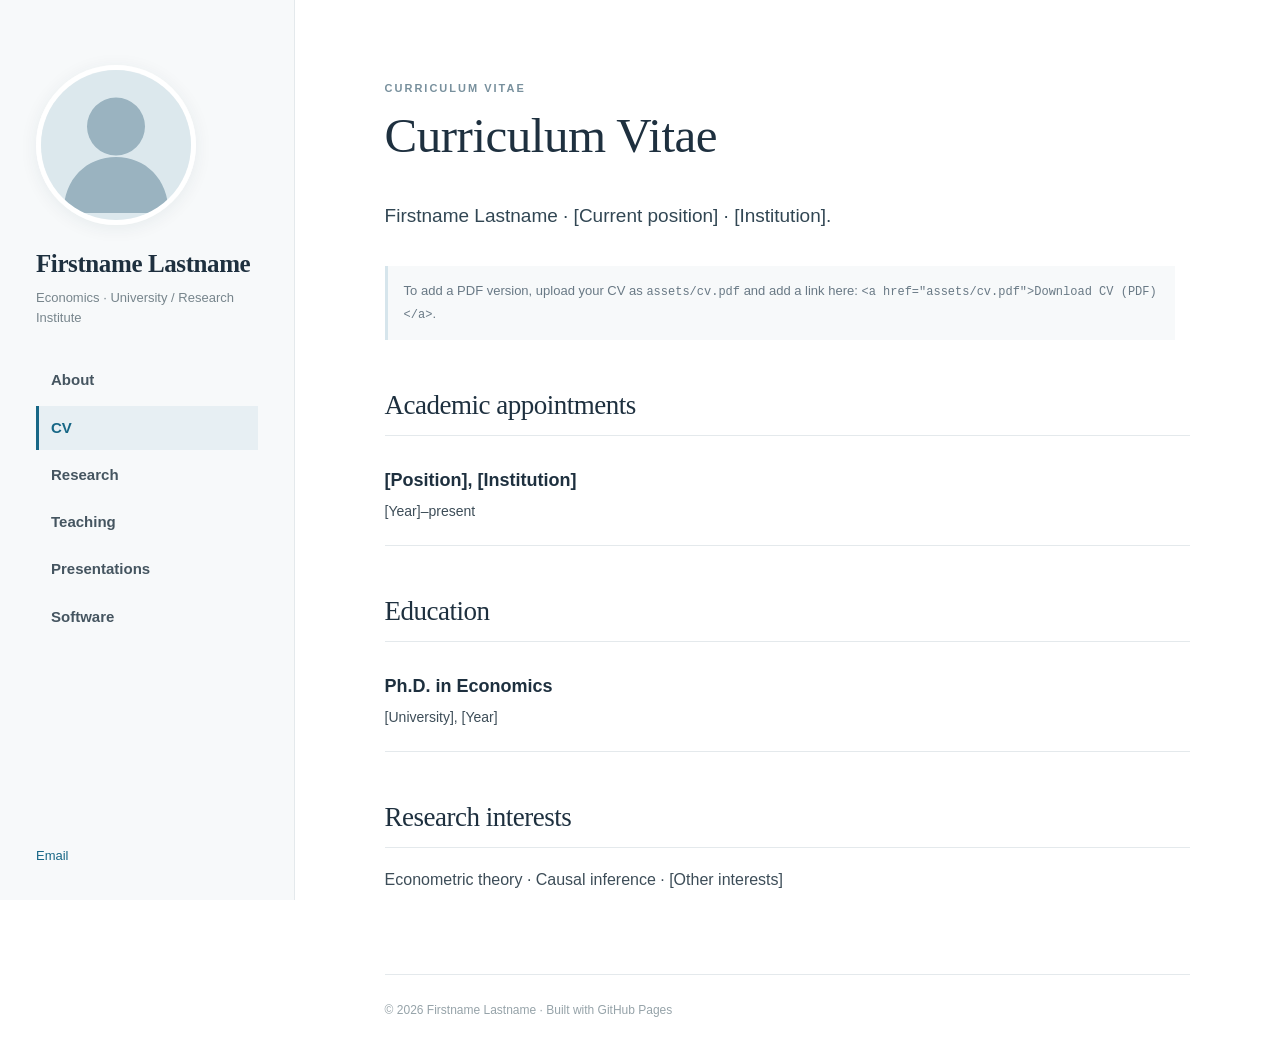
==== cv.html @ c61abbc3 "Add files via upload" ====
<!doctype html>
<html lang="en">
<head>
  <meta charset="utf-8">
  <meta name="viewport" content="width=device-width, initial-scale=1">
  <meta name="description" content="Academic website of Firstname Lastname: research, teaching and publications.">
  <title>CV | Firstname Lastname</title>
  <link rel="stylesheet" href="style.css">
  <link rel="icon" href="assets/favicon.svg" type="image/svg+xml">
</head>
<body>
  <div class="layout">
    <aside class="sidebar">
      <a class="portrait-link" href="index.html" aria-label="Go to home page"><img class="portrait" src="assets/portrait.svg" alt="Placeholder portrait – replace with your photo"></a>
      <a href="index.html" class="site-name">Firstname Lastname</a>
      <div class="affiliation">Economics · University / Research Institute</div>
      <nav aria-label="Main navigation"><a href="index.html" >About</a>
<a href="cv.html" aria-current="page" >CV</a>
<a href="research.html" >Research</a>
<a href="teaching.html" >Teaching</a>
<a href="presentations.html" >Presentations</a>
<a href="software.html" >Software</a></nav>
      <div class="sidebar-bottom"><a href="mailto:your.email@institution.edu">Email</a></div>
    </aside>
    <main id="main-content" class="main-content">
      <div class="eyebrow">CURRICULUM VITAE</div><h1>Curriculum Vitae</h1>
<p class="lead">Firstname Lastname · [Current position] · [Institution].</p>
<p class="note">To add a PDF version, upload your CV as <code>assets/cv.pdf</code> and add a link here: <code>&lt;a href="assets/cv.pdf"&gt;Download CV (PDF)&lt;/a&gt;</code>.</p>
<section><h2>Academic appointments</h2><div class="simple-entry"><h3>[Position], [Institution]</h3><p>[Year]–present</p></div></section>
<section><h2>Education</h2><div class="simple-entry"><h3>Ph.D. in Economics</h3><p>[University], [Year]</p></div></section>
<section><h2>Research interests</h2><p>Econometric theory · Causal inference · [Other interests]</p></section>
      <footer>© <span id="year">2026</span> Firstname Lastname · Built with GitHub Pages</footer>
    </main>
  </div>
  <script src="script.js"></script>
</body>
</html>
---- style.css ----
/* Minimal academic website. Edit colors using the variables below. */
:root {--ink:#1e303f;--body:#3d4d58;--muted:#77858c;--accent:#176786;--line:#e4e9ec;--background:#fff;--sidebar-bg:#f7f9fa}
*{box-sizing:border-box}
html{scroll-behavior:smooth}
body{margin:0;background:var(--background);color:var(--body);font:16px/1.75 -apple-system,BlinkMacSystemFont,"Segoe UI",Arial,sans-serif}
a{color:var(--accent);text-decoration:none}
a:hover{text-decoration:underline}
a:focus-visible,input:focus-visible,summary:focus-visible{outline:3px solid #8bb7ce;outline-offset:3px}
.layout{max-width:1280px;margin:0 auto;display:grid;grid-template-columns:295px minmax(0,1fr);min-height:100vh}
.sidebar{padding:65px 36px 32px;background:var(--sidebar-bg);border-right:1px solid var(--line);display:flex;flex-direction:column;align-items:flex-start;position:sticky;top:0;height:100vh}
.portrait-link{display:block}.portrait{display:block;width:160px;height:160px;object-fit:cover;border-radius:50%;border:5px solid white;box-shadow:0 3px 18px rgba(18,50,68,.07);margin-bottom:23px}
.site-name{font:700 25px/1.25 Georgia,"Times New Roman",serif;color:var(--ink);letter-spacing:-.4px}.site-name:hover{text-decoration:none}
.affiliation{margin:9px 0 31px;color:var(--muted);font-size:13px;line-height:1.5}
nav{display:flex;flex-direction:column;gap:3px;width:100%}nav a{padding:9px 12px;border-left:3px solid transparent;color:#455560;font-size:15px;font-weight:550}nav a:hover{background:#eef3f5;text-decoration:none;color:var(--accent)}nav a[aria-current="page"]{background:#e7eff3;border-left-color:var(--accent);color:var(--accent)}
.sidebar-bottom{font-size:13px;margin-top:auto;padding-top:24px;color:var(--muted)}.dot{padding:0 8px}
.main-content{padding:79px min(7vw,90px) 30px;min-width:0;max-width:100%}.main-content>p{max-width:790px}
h1,h2,h3{color:var(--ink);line-height:1.3}h1,h2{font-family:Georgia,"Times New Roman",serif;letter-spacing:-.5px}h1{font-size:clamp(36px,4vw,49px);font-weight:500;margin:6px 0 31px}h2{font-size:27px;font-weight:500;margin:48px 0 18px;border-bottom:1px solid var(--line);padding-bottom:12px}h3{font-size:18px;font-weight:650;margin:0 0 6px}
p{margin:0 0 19px}.lead{font-size:19px;color:#314653;line-height:1.75}.eyebrow{font-size:11px;letter-spacing:2px;font-weight:750;color:#78909d}
.pill-row{display:flex;flex-wrap:wrap;gap:9px}.pill-row span{padding:7px 12px;background:#eef4f7;color:#496777;border-radius:18px;font-size:13px}
.note{background:#f7f9fa;padding:14px 16px;border-left:3px solid #d6e5ec;color:#697985;font-size:13px;margin-top:34px}
code{font-family:ui-monospace,SFMono-Regular,Menlo,monospace;font-size:12px}
.research-toolbar{display:flex;align-items:center;justify-content:space-between;gap:15px;flex-wrap:wrap;padding:16px 0 7px;border-bottom:1px solid var(--line);font-size:13px}
.research-toolbar a{margin-left:12px}.switch{white-space:nowrap;cursor:pointer;color:var(--ink)}.switch input{accent-color:var(--accent);vertical-align:middle}
.paper{padding:18px 0 26px;border-bottom:1px solid var(--line)}.paper h3{font-size:19px;font-weight:650}.paper-meta{font-size:11px;color:var(--muted);letter-spacing:1px;font-weight:700;margin-bottom:9px}.authors{margin-bottom:3px;font-size:14px}.journal{margin-bottom:9px;color:#697985;font-size:14px}
.paper-links{display:flex;flex-wrap:wrap;gap:6px 16px;font-size:13px;margin:12px 0}.paper-links span,.soft{color:#9aa5aa;font-size:13px}.paper-links a::before{content:"↗ ";font-size:12px}
.abstract{font-size:14px;color:#566773}.abstract summary{width:max-content;cursor:pointer;color:var(--accent);font-size:13px}.abstract p{max-width:750px;padding:12px 0 0;margin:0}
.simple-entry{padding:15px 0 17px;border-bottom:1px solid var(--line)}.simple-entry p{margin:5px 0;font-size:14px}
footer{font-size:12px;color:#96a3a9;border-top:1px solid var(--line);padding:25px 0 0;margin-top:80px}
@media(max-width:800px){.layout{display:block}.sidebar{position:static;height:auto;padding:20px 23px;display:grid;grid-template-columns:72px 1fr;column-gap:18px;align-items:center}.portrait-link{grid-row:1/3}.portrait{width:72px;height:72px;margin:0;border-width:2px}.site-name{font-size:21px}.affiliation{font-size:12px;margin:4px 0}.sidebar nav{grid-column:1/-1;flex-direction:row;overflow-x:auto;margin-top:18px;gap:3px}.sidebar nav a{white-space:nowrap;border-left:none;border-bottom:2px solid transparent;padding:7px 11px}.sidebar nav a[aria-current="page"]{border-bottom-color:var(--accent)}.sidebar-bottom{display:none}.main-content{padding:35px 24px}.lead{font-size:17px}h2{margin-top:36px}footer{margin-top:55px}}
@media(prefers-reduced-motion:reduce){html{scroll-behavior:auto}}
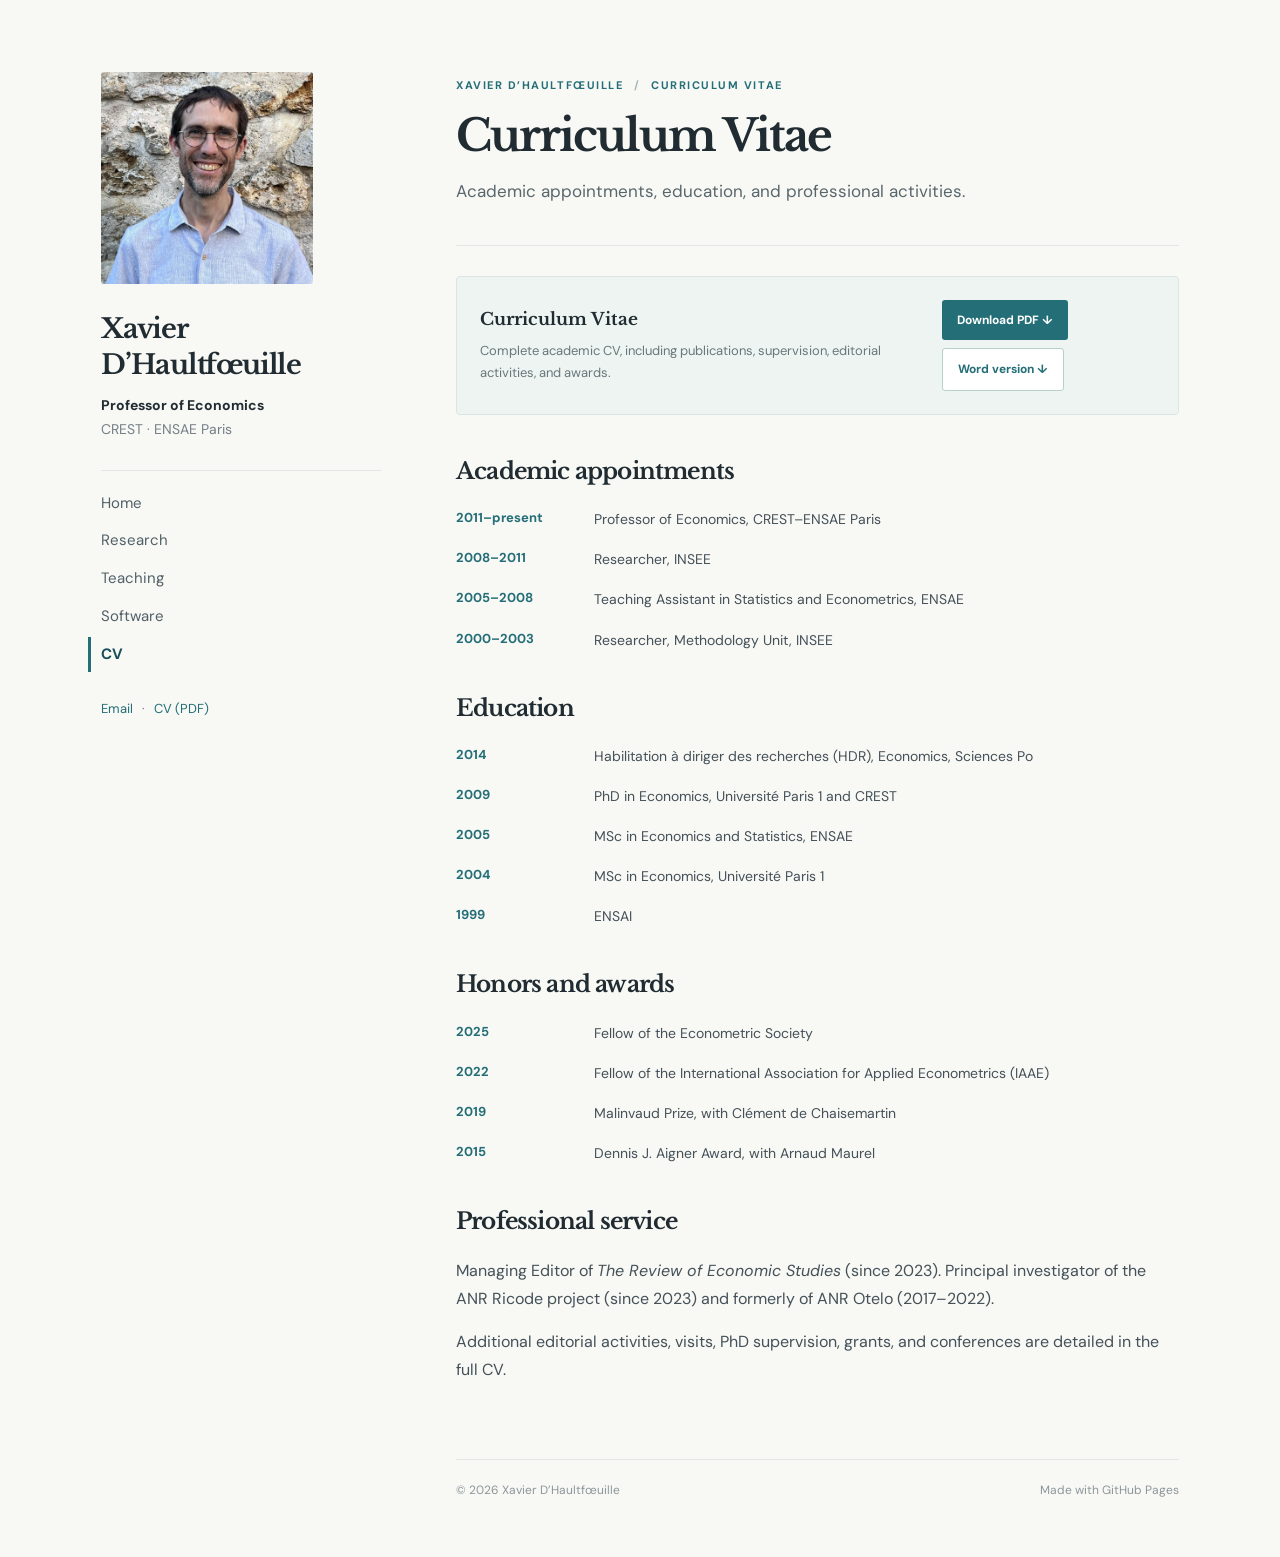
==== commit c103ef68: "Add files via upload" ====
--- a/cv.html
+++ b/cv.html
@@ -1,37 +1,39 @@
 <!doctype html>
 <html lang="en">
 <head>
-  <meta charset="utf-8">
-  <meta name="viewport" content="width=device-width, initial-scale=1">
-  <meta name="description" content="Academic website of Firstname Lastname: research, teaching and publications.">
-  <title>CV | Firstname Lastname</title>
-  <link rel="stylesheet" href="style.css">
-  <link rel="icon" href="assets/favicon.svg" type="image/svg+xml">
+<meta charset="utf-8">
+<meta name="viewport" content="width=device-width, initial-scale=1">
+<meta name="description" content="Curriculum Vitae — research, publications, and teaching of Xavier D’Haultfœuille at CREST–ENSAE.">
+<meta name="theme-color" content="#f8f8f5">
+<title>Curriculum Vitae | Xavier D’Haultfœuille</title>
+<link rel="stylesheet" href="style.css">
+<link rel="icon" href="assets/favicon.svg" type="image/svg+xml">
 </head>
 <body>
-  <div class="layout">
-    <aside class="sidebar">
-      <a class="portrait-link" href="index.html" aria-label="Go to home page"><img class="portrait" src="assets/portrait.svg" alt="Placeholder portrait – replace with your photo"></a>
-      <a href="index.html" class="site-name">Firstname Lastname</a>
-      <div class="affiliation">Economics · University / Research Institute</div>
-      <nav aria-label="Main navigation"><a href="index.html" >About</a>
-<a href="cv.html" aria-current="page" >CV</a>
-<a href="research.html" >Research</a>
-<a href="teaching.html" >Teaching</a>
-<a href="presentations.html" >Presentations</a>
-<a href="software.html" >Software</a></nav>
-      <div class="sidebar-bottom"><a href="mailto:your.email@institution.edu">Email</a></div>
-    </aside>
-    <main id="main-content" class="main-content">
-      <div class="eyebrow">CURRICULUM VITAE</div><h1>Curriculum Vitae</h1>
-<p class="lead">Firstname Lastname · [Current position] · [Institution].</p>
-<p class="note">To add a PDF version, upload your CV as <code>assets/cv.pdf</code> and add a link here: <code>&lt;a href="assets/cv.pdf"&gt;Download CV (PDF)&lt;/a&gt;</code>.</p>
-<section><h2>Academic appointments</h2><div class="simple-entry"><h3>[Position], [Institution]</h3><p>[Year]–present</p></div></section>
-<section><h2>Education</h2><div class="simple-entry"><h3>Ph.D. in Economics</h3><p>[University], [Year]</p></div></section>
-<section><h2>Research interests</h2><p>Econometric theory · Causal inference · [Other interests]</p></section>
-      <footer>© <span id="year">2026</span> Firstname Lastname · Built with GitHub Pages</footer>
-    </main>
-  </div>
-  <script src="script.js"></script>
+<a class="skip-link" href="#main">Skip to content</a>
+<div class="shell">
+<aside class="profile">
+  <a href="index.html" class="photo-link" aria-label="Home page"><img src="assets/Xavier_DHaultfoeuille.jpg" alt="Portrait of Xavier D’Haultfœuille" class="photo" width="480" height="480"></a>
+  <a href="index.html" class="profile-name">Xavier<br>D’Haultfœuille</a>
+  <div class="profile-title">Professor of Economics</div>
+  <div class="profile-affiliation">CREST · ENSAE Paris</div>
+  <nav class="nav" aria-label="Main navigation"><a href="index.html">Home</a>
+<a href="research.html">Research</a>
+<a href="teaching.html">Teaching</a>
+<a href="software.html">Software</a>
+<a href="cv.html" aria-current="page">CV</a></nav>
+  <div class="profile-contact"><a href="mailto:xavier.dhaultfoeuille@ensae.fr">Email</a><span class="sep">·</span><a href="files/Xavier_DHaultfoeuille_CV.pdf">CV (PDF)</a></div>
+</aside>
+<main id="main" class="main">
+  <header class="page-heading"><div class="eyebrow">XAVIER D’HAULTFŒUILLE <span> / </span> CURRICULUM VITAE</div><h1>Curriculum Vitae</h1><p class="lead">Academic appointments, education, and professional activities.</p></header>
+  <section class="cv-download"><div><strong>Curriculum Vitae</strong><p>Complete academic CV, including publications, supervision, editorial activities, and awards.</p></div><div class="download-actions"><a class="button" href="files/Xavier_DHaultfoeuille_CV.pdf">Download PDF ↓</a><a class="button button-secondary" href="files/Xavier_DHaultfoeuille_CV.docx">Word version ↓</a></div></section>
+<section class="section"><h2>Academic appointments</h2><div class="timeline"><div><span class="timeline-date">2011–present</span><p>Professor of Economics, CREST–ENSAE Paris</p></div><div><span class="timeline-date">2008–2011</span><p>Researcher, INSEE</p></div><div><span class="timeline-date">2005–2008</span><p>Teaching Assistant in Statistics and Econometrics, ENSAE</p></div><div><span class="timeline-date">2000–2003</span><p>Researcher, Methodology Unit, INSEE</p></div></div></section>
+<section class="section"><h2>Education</h2><div class="timeline"><div><span class="timeline-date">2014</span><p>Habilitation à diriger des recherches (HDR), Economics, Sciences Po</p></div><div><span class="timeline-date">2009</span><p>PhD in Economics, Université Paris 1 and CREST</p></div><div><span class="timeline-date">2005</span><p>MSc in Economics and Statistics, ENSAE</p></div><div><span class="timeline-date">2004</span><p>MSc in Economics, Université Paris 1</p></div><div><span class="timeline-date">1999</span><p>ENSAI</p></div></div></section>
+<section class="section"><h2>Honors and awards</h2><div class="timeline"><div><span class="timeline-date">2025</span><p>Fellow of the Econometric Society</p></div><div><span class="timeline-date">2022</span><p>Fellow of the International Association for Applied Econometrics (IAAE)</p></div><div><span class="timeline-date">2019</span><p>Malinvaud Prize, with Clément de Chaisemartin</p></div><div><span class="timeline-date">2015</span><p>Dennis J. Aigner Award, with Arnaud Maurel</p></div></div></section>
+<section class="section"><h2>Professional service</h2><p>Managing Editor of <em>The Review of Economic Studies</em> (since 2023). Principal investigator of the ANR Ricode project (since 2023) and formerly of ANR Otelo (2017–2022).</p><p>Additional editorial activities, visits, PhD supervision, grants, and conferences are detailed in the full CV.</p></section>
+  <footer class="footer"><span>© <span id="current-year">2026</span> Xavier D’Haultfœuille</span><span>Made with GitHub Pages</span></footer>
+</main>
+</div>
+<script src="script.js" defer></script>
 </body>
-</html>+</html>
--- a/style.css
+++ b/style.css
@@ -1,30 +1,2 @@
-/* Minimal academic website. Edit colors using the variables below. */
-:root {--ink:#1e303f;--body:#3d4d58;--muted:#77858c;--accent:#176786;--line:#e4e9ec;--background:#fff;--sidebar-bg:#f7f9fa}
-*{box-sizing:border-box}
-html{scroll-behavior:smooth}
-body{margin:0;background:var(--background);color:var(--body);font:16px/1.75 -apple-system,BlinkMacSystemFont,"Segoe UI",Arial,sans-serif}
-a{color:var(--accent);text-decoration:none}
-a:hover{text-decoration:underline}
-a:focus-visible,input:focus-visible,summary:focus-visible{outline:3px solid #8bb7ce;outline-offset:3px}
-.layout{max-width:1280px;margin:0 auto;display:grid;grid-template-columns:295px minmax(0,1fr);min-height:100vh}
-.sidebar{padding:65px 36px 32px;background:var(--sidebar-bg);border-right:1px solid var(--line);display:flex;flex-direction:column;align-items:flex-start;position:sticky;top:0;height:100vh}
-.portrait-link{display:block}.portrait{display:block;width:160px;height:160px;object-fit:cover;border-radius:50%;border:5px solid white;box-shadow:0 3px 18px rgba(18,50,68,.07);margin-bottom:23px}
-.site-name{font:700 25px/1.25 Georgia,"Times New Roman",serif;color:var(--ink);letter-spacing:-.4px}.site-name:hover{text-decoration:none}
-.affiliation{margin:9px 0 31px;color:var(--muted);font-size:13px;line-height:1.5}
-nav{display:flex;flex-direction:column;gap:3px;width:100%}nav a{padding:9px 12px;border-left:3px solid transparent;color:#455560;font-size:15px;font-weight:550}nav a:hover{background:#eef3f5;text-decoration:none;color:var(--accent)}nav a[aria-current="page"]{background:#e7eff3;border-left-color:var(--accent);color:var(--accent)}
-.sidebar-bottom{font-size:13px;margin-top:auto;padding-top:24px;color:var(--muted)}.dot{padding:0 8px}
-.main-content{padding:79px min(7vw,90px) 30px;min-width:0;max-width:100%}.main-content>p{max-width:790px}
-h1,h2,h3{color:var(--ink);line-height:1.3}h1,h2{font-family:Georgia,"Times New Roman",serif;letter-spacing:-.5px}h1{font-size:clamp(36px,4vw,49px);font-weight:500;margin:6px 0 31px}h2{font-size:27px;font-weight:500;margin:48px 0 18px;border-bottom:1px solid var(--line);padding-bottom:12px}h3{font-size:18px;font-weight:650;margin:0 0 6px}
-p{margin:0 0 19px}.lead{font-size:19px;color:#314653;line-height:1.75}.eyebrow{font-size:11px;letter-spacing:2px;font-weight:750;color:#78909d}
-.pill-row{display:flex;flex-wrap:wrap;gap:9px}.pill-row span{padding:7px 12px;background:#eef4f7;color:#496777;border-radius:18px;font-size:13px}
-.note{background:#f7f9fa;padding:14px 16px;border-left:3px solid #d6e5ec;color:#697985;font-size:13px;margin-top:34px}
-code{font-family:ui-monospace,SFMono-Regular,Menlo,monospace;font-size:12px}
-.research-toolbar{display:flex;align-items:center;justify-content:space-between;gap:15px;flex-wrap:wrap;padding:16px 0 7px;border-bottom:1px solid var(--line);font-size:13px}
-.research-toolbar a{margin-left:12px}.switch{white-space:nowrap;cursor:pointer;color:var(--ink)}.switch input{accent-color:var(--accent);vertical-align:middle}
-.paper{padding:18px 0 26px;border-bottom:1px solid var(--line)}.paper h3{font-size:19px;font-weight:650}.paper-meta{font-size:11px;color:var(--muted);letter-spacing:1px;font-weight:700;margin-bottom:9px}.authors{margin-bottom:3px;font-size:14px}.journal{margin-bottom:9px;color:#697985;font-size:14px}
-.paper-links{display:flex;flex-wrap:wrap;gap:6px 16px;font-size:13px;margin:12px 0}.paper-links span,.soft{color:#9aa5aa;font-size:13px}.paper-links a::before{content:"↗ ";font-size:12px}
-.abstract{font-size:14px;color:#566773}.abstract summary{width:max-content;cursor:pointer;color:var(--accent);font-size:13px}.abstract p{max-width:750px;padding:12px 0 0;margin:0}
-.simple-entry{padding:15px 0 17px;border-bottom:1px solid var(--line)}.simple-entry p{margin:5px 0;font-size:14px}
-footer{font-size:12px;color:#96a3a9;border-top:1px solid var(--line);padding:25px 0 0;margin-top:80px}
-@media(max-width:800px){.layout{display:block}.sidebar{position:static;height:auto;padding:20px 23px;display:grid;grid-template-columns:72px 1fr;column-gap:18px;align-items:center}.portrait-link{grid-row:1/3}.portrait{width:72px;height:72px;margin:0;border-width:2px}.site-name{font-size:21px}.affiliation{font-size:12px;margin:4px 0}.sidebar nav{grid-column:1/-1;flex-direction:row;overflow-x:auto;margin-top:18px;gap:3px}.sidebar nav a{white-space:nowrap;border-left:none;border-bottom:2px solid transparent;padding:7px 11px}.sidebar nav a[aria-current="page"]{border-bottom-color:var(--accent)}.sidebar-bottom{display:none}.main-content{padding:35px 24px}.lead{font-size:17px}h2{margin-top:36px}footer{margin-top:55px}}
-@media(prefers-reduced-motion:reduce){html{scroll-behavior:auto}}
+@import url('https://fonts.googleapis.com/css2?family=DM+Sans:wght@400;500;600;700&family=Libre+Baskerville:wght@400;700&display=swap');
+:root{--ink:#202c31;--body:#445158;--muted:#748086;--accent:#236e77;--accent-deep:#174f58;--rule:#e2e6e4;--bg:#f8f8f5;--white:#fff}*{box-sizing:border-box}html{scroll-behavior:smooth}body{margin:0;background:var(--bg);color:var(--body);font:16px/1.72 'DM Sans',Arial,Helvetica,sans-serif;-webkit-font-smoothing:antialiased}a{color:var(--accent);text-decoration:none}a:hover{text-decoration:underline;color:var(--accent-deep)}a:focus-visible,input:focus-visible{outline:2px solid var(--accent);outline-offset:3px}.skip-link{position:absolute;top:-60px;left:10px;background:#fff;z-index:10;padding:8px 14px}.skip-link:focus{top:10px}.shell{max-width:1170px;margin:0 auto;min-height:100vh;display:grid;grid-template-columns:280px minmax(0,1fr);gap:75px;padding:72px 46px 36px}.profile{align-self:start;position:sticky;top:45px}.photo-link{display:block;max-width:212px;border-radius:3px;overflow:hidden;margin-bottom:27px;background:#ddd}.photo{display:block;width:100%;height:auto;aspect-ratio:1/1;object-fit:cover;object-position:center 35%}.profile-name{font:700 27px/1.34 'Libre Baskerville',Georgia,serif;color:var(--ink);letter-spacing:-.045em}.profile-name:hover{text-decoration:none}.profile-title{font-size:14px;color:var(--ink);margin-top:10px;font-weight:700}.profile-affiliation{font-size:14px;color:var(--muted)}.nav{margin-top:28px;border-top:1px solid var(--rule);padding-top:15px;display:flex;flex-direction:column;align-items:flex-start;gap:2px}.nav a{padding:5px 13px 5px 0;color:#516067;font-size:15px}.nav a[aria-current]{color:var(--accent-deep);font-weight:700;border-left:3px solid var(--accent);padding-left:10px;margin-left:-13px}.nav a:hover{color:var(--accent-deep);text-decoration:none}.profile-contact{font-size:13px;margin-top:26px;color:var(--muted)}.sep{margin:0 9px}.main{padding:4px 0 0;min-width:0}.page-heading{padding-bottom:24px;border-bottom:1px solid var(--rule);margin-bottom:30px}.eyebrow{font-size:11px;letter-spacing:.14em;font-weight:700;color:var(--accent);margin-bottom:14px}.eyebrow span{color:#a8b2b2;margin:0 6px}h1,h2,h3{font-family:'Libre Baskerville',Georgia,serif;color:var(--ink)}h1{font-size:clamp(32px,3.6vw,44px);line-height:1.22;letter-spacing:-.045em;margin:0 0 15px}h2{font-size:23px;line-height:1.36;letter-spacing:-.035em;margin:0 0 20px}h3{font-size:15px;line-height:1.56;letter-spacing:-.01em;margin:0}p{margin:0 0 16px}strong{color:var(--ink)}.lead{font-size:17px;line-height:1.6;color:#59676c;max-width:680px}.prose{max-width:740px}.prose p{margin-bottom:17px}.section{margin:41px 0 0}.section-top{display:flex;align-items:baseline;justify-content:space-between;gap:15px}.subtle-link{font-size:13px;font-weight:700}.tag-row{display:flex;flex-wrap:wrap;gap:8px}.tag-row span{font-size:12px;background:#eaf1ef;color:#315f62;padding:5px 11px;border-radius:99px;font-weight:600}.feature{padding:14px 0 17px;border-bottom:1px solid var(--rule)}.feature-meta{color:var(--accent);letter-spacing:.1em;font-size:10px;font-weight:700;margin-bottom:5px}.feature h3{font-size:16px}.feature h3 a{color:var(--ink)}.feature p{font-size:14px;margin:4px 0 0;color:#69757b}.contact-section p{font-size:15px}.footer{border-top:1px solid var(--rule);display:flex;justify-content:space-between;gap:15px;flex-wrap:wrap;font-size:12px;color:#8c969a;margin-top:76px;padding:20px 0}.research-tools{padding:19px 20px;background:#edf3f1;border:1px solid #dae6e1;border-radius:5px;margin-bottom:33px}.research-tools label{display:block;font-size:12px;color:var(--accent-deep);font-weight:700;margin-bottom:7px}.research-tools input{width:100%;font:14px/1.4 'DM Sans',Arial,sans-serif;padding:11px 12px;border:1px solid #cbd9d3;border-radius:4px;background:#fff;color:var(--ink)}.search-count{min-height:1.4em;margin-top:5px;font-size:12px;color:var(--muted)}.paper-section{margin-top:36px}.paper-section h2{border-bottom:1px solid var(--rule);padding-bottom:12px;margin-bottom:4px}.count{font:600 12px/1 'DM Sans',Arial,sans-serif;color:var(--muted);margin-left:4px}.paper{padding:14px 0 16px;border-bottom:1px solid var(--rule)}.paper-top{display:flex;justify-content:space-between;align-items:baseline;gap:12px}.paper h3{font-size:14px;line-height:1.55;flex:1}.paper-title-link{color:#1c545d}.year{color:#899496;flex:none;font-size:12px;font-weight:600}.paper-meta{font-size:13px;color:#647177;line-height:1.5;margin:5px 0 0}.paper-note{font-size:13px;margin:6px 0 0;color:#56676b}.paper-actions{margin:6px 0 0}.paper-link{font-size:12px;font-weight:700}.bottom-note,.micro-note{font-size:13px;color:var(--muted);margin-top:27px}.bottom-note{padding-top:15px}.simple-item{padding:15px 0 17px;border-bottom:1px solid var(--rule)}.simple-item h3{font-size:16px}.simple-item p{font-size:14px;margin:5px 0 4px}.simple-item code{display:inline-block;font:13px/1.5 ui-monospace,SFMono-Regular,Menlo,monospace;background:#eaf0ed;border-radius:3px;padding:4px 7px;margin:7px 0;color:#395258}.section-intro{font-size:14px;color:var(--muted)}.date{font:500 12px/1.6 'DM Sans',sans-serif;color:var(--muted);white-space:nowrap;margin-left:5px}.first-section{margin-top:0}.cv-download{padding:23px 23px;border:1px solid #dbe6e2;background:#eef4f1;border-radius:4px;display:flex;gap:17px;justify-content:space-between;align-items:center}.cv-download strong{font:700 17px 'Libre Baskerville',Georgia,serif}.cv-download p{font-size:13px;color:#69777b;margin:6px 0 0}.download-actions{display:flex;flex-wrap:wrap;gap:8px;align-items:center}.button{display:inline-block;white-space:nowrap;font-size:12px;font-weight:700;background:var(--accent);color:#fff;padding:10px 15px;border-radius:3px}.button:hover{color:white;background:var(--accent-deep);text-decoration:none}.button-secondary{background:white;border:1px solid #b7d0ca;color:var(--accent)}.button-secondary:hover{background:#dcebe5;color:var(--accent-deep)}.timeline{display:grid;gap:16px}.timeline>div{display:grid;grid-template-columns:120px 1fr;gap:18px;align-items:start}.timeline-date{font-size:13px;color:var(--accent);font-weight:700}.timeline p{margin:0;font-size:14px}.paper[hidden],.paper-section[hidden]{display:none!important}@media(max-width:920px){.shell{grid-template-columns:225px minmax(0,1fr);gap:35px;padding:52px 30px}.photo-link{max-width:195px}}@media(max-width:700px){.shell{display:block;padding:26px 22px 20px}.profile{position:static;display:grid;grid-template-columns:104px 1fr;column-gap:20px;align-items:start}.photo-link{grid-row:1/5;max-width:104px;margin:0}.profile-name{font-size:20px;line-height:1.3}.profile-title,.profile-affiliation{font-size:12px;margin-top:2px}.nav{grid-column:1/-1;flex-direction:row;overflow-x:auto;white-space:nowrap;gap:17px;margin:19px 0 0;padding:12px 0;border-bottom:1px solid var(--rule)}.nav a{padding:3px 0;font-size:13px}.nav a[aria-current]{margin:0;padding:3px 0;border-left:none;border-bottom:2px solid var(--accent)}.profile-contact{grid-column:1/-1;margin:8px 0 25px}.page-heading{margin-bottom:24px}.paper-top{align-items:flex-start}.cv-download{display:block}.download-actions{margin-top:13px}.timeline>div{grid-template-columns:94px 1fr;gap:9px}.footer{margin-top:46px}}
